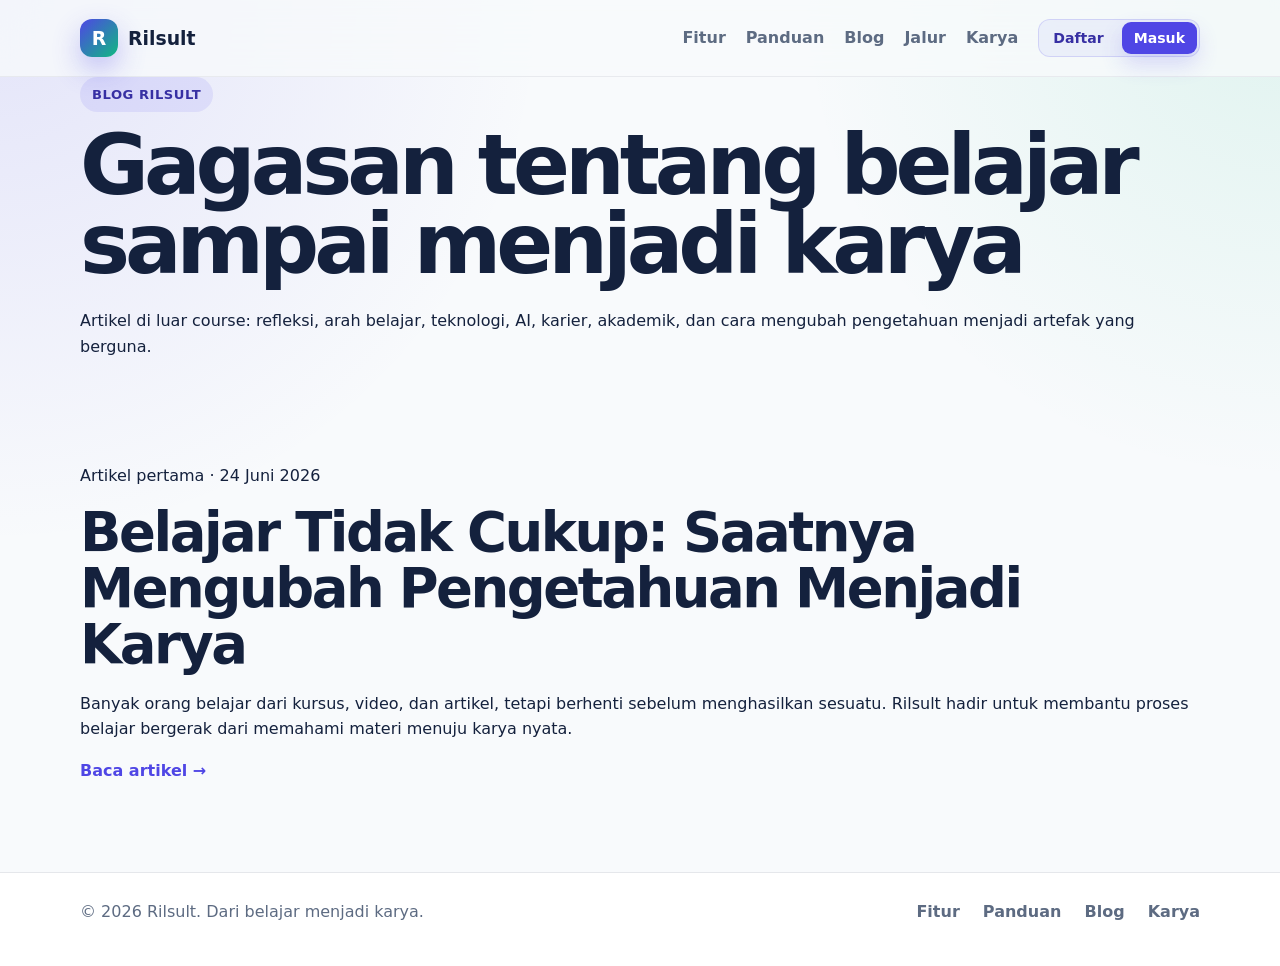
==== blog.html @ 52e5f874 "Add blog index page" ====
<!DOCTYPE html>
<html lang="id">
<head>
  <meta charset="UTF-8" />
  <meta name="viewport" content="width=device-width, initial-scale=1.0" />
  <title>Blog Rilsult — Gagasan tentang belajar sampai menjadi karya</title>
  <meta name="description" content="Blog Rilsult berisi gagasan, refleksi, dan panduan tentang belajar, teknologi, AI, karier, akademik, dan proses mengubah pengetahuan menjadi karya nyata." />
  <link rel="stylesheet" href="styles.css" />
</head>
<body>
  <header class="site-header">
    <nav class="nav container">
      <a href="index.html" class="brand" aria-label="Rilsult home">
        <span class="brand-mark">R</span>
        <span>Rilsult</span>
      </a>
      <button class="nav-toggle" aria-label="Buka menu" id="navToggle">☰</button>
      <div class="nav-links" id="navLinks">
        <a href="index.html#fitur">Fitur</a>
        <a href="index.html#panduan">Panduan</a>
        <a href="blog.html">Blog</a>
        <a href="index.html#paket">Jalur</a>
        <a href="index.html#artefak">Karya</a>
        <div class="auth-actions" aria-label="Aksi akun">
          <a href="index.html#mulai" class="auth-link auth-register">Daftar</a>
          <a href="index.html#mulai" class="auth-link auth-login">Masuk</a>
        </div>
      </div>
    </nav>
  </header>

  <main>
    <section class="blog-hero container">
      <p class="eyebrow">Blog Rilsult</p>
      <h1>Gagasan tentang belajar sampai menjadi karya</h1>
      <p>
        Artikel di luar course: refleksi, arah belajar, teknologi, AI, karier, akademik,
        dan cara mengubah pengetahuan menjadi artefak yang berguna.
      </p>
    </section>

    <section class="section container">
      <div class="blog-grid">
        <article class="blog-card featured-blog-card">
          <p class="blog-meta">Artikel pertama · 24 Juni 2026</p>
          <h2>Belajar Tidak Cukup: Saatnya Mengubah Pengetahuan Menjadi Karya</h2>
          <p>
            Banyak orang belajar dari kursus, video, dan artikel, tetapi berhenti sebelum
            menghasilkan sesuatu. Rilsult hadir untuk membantu proses belajar bergerak dari
            memahami materi menuju karya nyata.
          </p>
          <a class="guide-link" href="blog/belajar-tidak-cukup-mengubah-pengetahuan-menjadi-karya.html">Baca artikel →</a>
        </article>
      </div>
    </section>
  </main>

  <footer class="site-footer">
    <div class="container footer-inner">
      <p>© 2026 Rilsult. Dari belajar menjadi karya.</p>
      <div>
        <a href="index.html#fitur">Fitur</a>
        <a href="index.html#panduan">Panduan</a>
        <a href="blog.html">Blog</a>
        <a href="index.html#artefak">Karya</a>
      </div>
    </div>
  </footer>

  <script src="app.js"></script>
</body>
</html>
---- styles.css ----
:root {
  --bg: #f8fafc;
  --text: #14213d;
  --muted: #5d6b82;
  --card: #ffffff;
  --line: #e5e7eb;
  --primary: #4f46e5;
  --primary-dark: #3730a3;
  --accent: #10b981;
  --premium: #f59e0b;
  --dark: #0f172a;
  --shadow: 0 24px 70px rgba(15, 23, 42, 0.12);
  --radius: 28px;
}

* {
  box-sizing: border-box;
}

html {
  scroll-behavior: smooth;
}

body {
  margin: 0;
  font-family: Inter, ui-sans-serif, system-ui, -apple-system, BlinkMacSystemFont, "Segoe UI", sans-serif;
  color: var(--text);
  background:
    radial-gradient(circle at top left, rgba(79, 70, 229, 0.12), transparent 34rem),
    radial-gradient(circle at top right, rgba(16, 185, 129, 0.10), transparent 30rem),
    var(--bg);
  line-height: 1.6;
}

a {
  color: inherit;
  text-decoration: none;
}

.container {
  width: min(1120px, calc(100% - 40px));
  margin: 0 auto;
}

.site-header {
  position: sticky;
  top: 0;
  z-index: 20;
  backdrop-filter: blur(18px);
  background: rgba(248, 250, 252, 0.78);
  border-bottom: 1px solid rgba(229, 231, 235, 0.8);
}

.nav {
  height: 76px;
  display: flex;
  align-items: center;
  justify-content: space-between;
}

.brand {
  display: inline-flex;
  align-items: center;
  gap: 10px;
  font-weight: 850;
  font-size: 1.18rem;
}

.brand-mark {
  width: 38px;
  height: 38px;
  border-radius: 12px;
  display: grid;
  place-items: center;
  color: white;
  background: linear-gradient(135deg, var(--primary), var(--accent));
  box-shadow: 0 12px 28px rgba(79, 70, 229, 0.32);
}

.nav-links {
  display: flex;
  align-items: center;
  gap: 20px;
  color: var(--muted);
  font-weight: 650;
}

.nav-links a:hover {
  color: var(--primary);
}

.auth-actions {
  display: inline-flex;
  align-items: center;
  gap: 6px;
  padding: 2px;
  border: 1px solid rgba(79, 70, 229, 0.16);
  border-radius: 12px;
  background: rgba(79, 70, 229, 0.06);
}

.auth-link {
  display: inline-flex;
  align-items: center;
  justify-content: center;
  min-height: 32px;
  padding: 7px 12px;
  border-radius: 9px;
  font-size: 0.88rem;
  font-weight: 850;
  line-height: 1;
}

.auth-register {
  color: var(--primary-dark) !important;
}

.auth-register:hover {
  background: rgba(79, 70, 229, 0.08);
}

.auth-login {
  color: white !important;
  background: var(--primary);
  box-shadow: 0 10px 22px rgba(79, 70, 229, 0.20);
}

.auth-login:hover {
  background: var(--primary-dark);
}

.nav-toggle {
  display: none;
  border: 0;
  background: white;
  border-radius: 12px;
  padding: 9px 12px;
  font-size: 1.2rem;
}

.hero {
  min-height: calc(100vh - 76px);
  display: grid;
  grid-template-columns: 1.08fr 0.92fr;
  align-items: center;
  gap: 56px;
  padding: 64px 0 80px;
}

.eyebrow {
  display: inline-flex;
  width: fit-content;
  margin: 0 0 14px;
  padding: 7px 12px;
  border-radius: 999px;
  font-size: 0.82rem;
  font-weight: 800;
  letter-spacing: 0.04em;
  text-transform: uppercase;
  color: var(--primary-dark);
  background: rgba(79, 70, 229, 0.10);
}

h1, h2, h3, p {
  margin-top: 0;
}

h1 {
  font-size: clamp(2.6rem, 7vw, 5.25rem);
  line-height: 0.94;
  letter-spacing: -0.06em;
  margin-bottom: 24px;
}

h2 {
  font-size: clamp(2rem, 4.5vw, 3.4rem);
  line-height: 1.03;
  letter-spacing: -0.045em;
  margin-bottom: 18px;
}

h3 {
  font-size: 1.25rem;
  margin-bottom: 10px;
}

.hero-text,
.section-heading p,
.cta-card p,
.split-card p {
  color: var(--muted);
  font-size: 1.08rem;
}

.hero-actions {
  display: flex;
  gap: 14px;
  flex-wrap: wrap;
  margin: 30px 0 22px;
}

.btn {
  display: inline-flex;
  align-items: center;
  justify-content: center;
  min-height: 48px;
  padding: 13px 22px;
  border-radius: 999px;
  font-weight: 850;
  border: 1px solid transparent;
  cursor: pointer;
  transition: 0.2s ease;
}

.btn:hover {
  transform: translateY(-2px);
}

.btn-primary {
  background: var(--primary);
  color: white;
  box-shadow: 0 16px 34px rgba(79, 70, 229, 0.26);
}

.btn-primary:hover {
  background: var(--primary-dark);
}

.btn-secondary {
  background: white;
  border-color: var(--line);
  color: var(--text);
}

.full {
  width: 100%;
}

.trust-row {
  display: flex;
  flex-wrap: wrap;
  gap: 10px;
  color: var(--muted);
  font-weight: 650;
}

.hero-card {
  background: rgba(255, 255, 255, 0.82);
  border: 1px solid rgba(229, 231, 235, 0.9);
  border-radius: var(--radius);
  padding: 26px;
  box-shadow: var(--shadow);
  transform: rotate(1deg);
}

.card-top {
  display: flex;
  align-items: center;
  gap: 10px;
  color: var(--muted);
  font-weight: 800;
  margin-bottom: 18px;
}

.status-dot {
  width: 12px;
  height: 12px;
  border-radius: 999px;
  background: var(--accent);
  box-shadow: 0 0 0 8px rgba(16, 185, 129, 0.12);
}

.workspace-item {
  padding: 22px;
  border: 1px solid var(--line);
  border-radius: 22px;
  background: white;
  margin-bottom: 16px;
}

.workspace-item strong,
.workspace-item small {
  display: block;
}

.workspace-item small {
  color: var(--muted);
  margin-top: 6px;
}

.workspace-item.active {
  border-color: rgba(79, 70, 229, 0.35);
  background: rgba(79, 70, 229, 0.06);
}

.workspace-item.premium {
  border-color: rgba(245, 158, 11, 0.4);
  background: rgba(245, 158, 11, 0.08);
}

.section {
  padding: 88px 0;
}

.section-heading {
  max-width: 760px;
  margin: 0 auto 38px;
  text-align: center;
}

.guide-section {
  background:
    linear-gradient(180deg, rgba(255, 255, 255, 0.68), rgba(248, 250, 252, 0.95)),
    radial-gradient(circle at center left, rgba(16, 185, 129, 0.11), transparent 26rem);
  border-top: 1px solid rgba(229, 231, 235, 0.8);
  border-bottom: 1px solid rgba(229, 231, 235, 0.8);
}

.guide-grid {
  display: grid;
  grid-template-columns: repeat(3, minmax(0, 1fr));
  gap: 20px;
}

.guide-card {
  position: relative;
  padding: 28px;
  overflow: hidden;
}

.guide-card::after {
  content: "";
  position: absolute;
  inset: auto -40px -54px auto;
  width: 130px;
  height: 130px;
  border-radius: 999px;
  background: rgba(79, 70, 229, 0.08);
}

.featured-guide {
  border-color: rgba(16, 185, 129, 0.38) !important;
  background: linear-gradient(180deg, rgba(16, 185, 129, 0.09), white) !important;
}

.guide-tag {
  display: inline-flex;
  margin-bottom: 16px;
  padding: 7px 12px;
  border-radius: 999px;
  color: #065f46;
  background: rgba(16, 185, 129, 0.12);
  font-size: 0.82rem;
  font-weight: 900;
}

.guide-steps {
  display: grid;
  gap: 8px;
  margin: 20px 0;
  color: var(--muted);
  font-size: 0.94rem;
  font-weight: 700;
}

.guide-steps span {
  padding: 10px 12px;
  border: 1px solid var(--line);
  border-radius: 14px;
  background: rgba(248, 250, 252, 0.88);
}

.guide-link {
  position: relative;
  z-index: 1;
  color: var(--primary);
  font-weight: 900;
}

.guide-link:hover {
  color: var(--primary-dark);
}

.feature-grid,
.artifact-grid {
  display: grid;
  grid-template-columns: repeat(4, 1fr);
  gap: 18px;
}

.feature-card,
.artifact-grid article,
.guide-card,
.price-card,
.split-card,
.cta-card {
  background: var(--card);
  border: 1px solid var(--line);
  border-radius: var(--radius);
  box-shadow: 0 16px 42px rgba(15, 23, 42, 0.06);
}

.feature-card,
.artifact-grid article {
  padding: 24px;
}

.feature-card p,
.artifact-grid p,
.guide-card p,
.price-card p,
.price-card li {
  color: var(--muted);
}

.icon {
  font-size: 2rem;
  display: inline-block;
  margin-bottom: 12px;
}

.premium-border {
  border-color: rgba(245, 158, 11, 0.45);
  background: linear-gradient(180deg, rgba(245, 158, 11, 0.10), white);
}

.pricing-section {
  background: var(--dark);
  color: white;
}

.section-heading.light p {
  color: rgba(255, 255, 255, 0.70);
}

.section-heading.light .eyebrow {
  color: #c7d2fe;
  background: rgba(255, 255, 255, 0.10);
}

.pricing-grid {
  display: grid;
  grid-template-columns: repeat(2, minmax(0, 1fr));
  gap: 22px;
  align-items: stretch;
}

.price-card {
  position: relative;
  padding: 30px;
  color: var(--text);
}

.price-card.featured {
  border: 2px solid var(--premium);
  transform: translateY(-10px);
}

.badge {
  position: absolute;
  right: 24px;
  top: 24px;
  padding: 7px 11px;
  border-radius: 999px;
  color: #78350f;
  background: #fef3c7;
  font-size: 0.82rem;
  font-weight: 900;
}

.plan-label {
  font-weight: 900;
  color: var(--primary) !important;
  text-transform: uppercase;
  letter-spacing: 0.06em;
  margin-bottom: 8px;
}

.price {
  color: var(--text) !important;
  font-size: 2.45rem;
  line-height: 1;
  font-weight: 900;
  letter-spacing: -0.04em;
  margin-bottom: 12px;
}

.price span {
  color: var(--muted);
  font-size: 1rem;
}

.price-card ul {
  list-style: none;
  padding: 0;
  margin: 24px 0;
}

.price-card li {
  margin-bottom: 12px;
}

.price-card li.disabled {
  opacity: 0.55;
}

.split-card {
  padding: 36px;
  display: grid;
  grid-template-columns: 1fr 0.8fr;
  gap: 28px;
  align-items: center;
}

.mini-table {
  display: grid;
  gap: 12px;
}

.mini-table div {
  display: flex;
  align-items: center;
  justify-content: space-between;
  gap: 16px;
  padding: 16px;
  border-radius: 18px;
  background: #f8fafc;
  border: 1px solid var(--line);
}

.mini-table span {
  color: var(--muted);
}

.mini-table .highlight {
  background: rgba(79, 70, 229, 0.08);
  border-color: rgba(79, 70, 229, 0.28);
}

.cta-section {
  padding: 70px 0 96px;
}

.cta-card {
  text-align: center;
  padding: 48px;
  background:
    radial-gradient(circle at top left, rgba(79, 70, 229, 0.12), transparent 22rem),
    white;
}

.waitlist-form {
  max-width: 560px;
  margin: 26px auto 12px;
  display: grid;
  grid-template-columns: 1fr auto;
  gap: 10px;
}

.waitlist-form input {
  min-height: 52px;
  padding: 0 18px;
  border: 1px solid var(--line);
  border-radius: 999px;
  font: inherit;
  outline: none;
}

.waitlist-form input:focus {
  border-color: rgba(79, 70, 229, 0.55);
  box-shadow: 0 0 0 5px rgba(79, 70, 229, 0.10);
}

.form-note {
  font-size: 0.92rem !important;
}

.site-footer {
  border-top: 1px solid var(--line);
  padding: 26px 0;
  background: white;
}

.footer-inner {
  display: flex;
  justify-content: space-between;
  gap: 20px;
  color: var(--muted);
}

.footer-inner a {
  margin-left: 18px;
  font-weight: 700;
}

@media (max-width: 860px) {
  .nav-toggle {
    display: inline-flex;
  }

  .nav-links {
    position: absolute;
    top: 76px;
    left: 20px;
    right: 20px;
    display: none;
    flex-direction: column;
    align-items: stretch;
    gap: 0;
    padding: 14px;
    border: 1px solid var(--line);
    border-radius: 22px;
    background: white;
    box-shadow: var(--shadow);
  }

  .nav-links.open {
    display: flex;
  }

  .nav-links a {
    padding: 12px;
  }

  .auth-actions {
    width: 100%;
    margin-top: 10px;
    padding: 4px;
    border-radius: 14px;
  }

  .auth-link {
    flex: 1;
    min-height: 36px;
  }

  .hero,
  .guide-grid,
  .pricing-grid,
  .split-card {
    grid-template-columns: 1fr;
  }

  .feature-grid,
  .artifact-grid {
    grid-template-columns: repeat(2, 1fr);
  }

  .hero {
    min-height: auto;
    padding-top: 42px;
  }

  .hero-card,
  .price-card.featured {
    transform: none;
  }

  .waitlist-form {
    grid-template-columns: 1fr;
  }

  .footer-inner {
    flex-direction: column;
  }

  .footer-inner a {
    margin: 0 18px 0 0;
  }
}

@media (max-width: 560px) {
  .container {
    width: min(100% - 28px, 1120px);
  }

  h1 {
    font-size: 2.65rem;
  }

  .feature-grid,
  .artifact-grid {
    grid-template-columns: 1fr;
  }

  .cta-card,
  .split-card,
  .guide-card,
  .price-card {
    padding: 24px;
  }
}
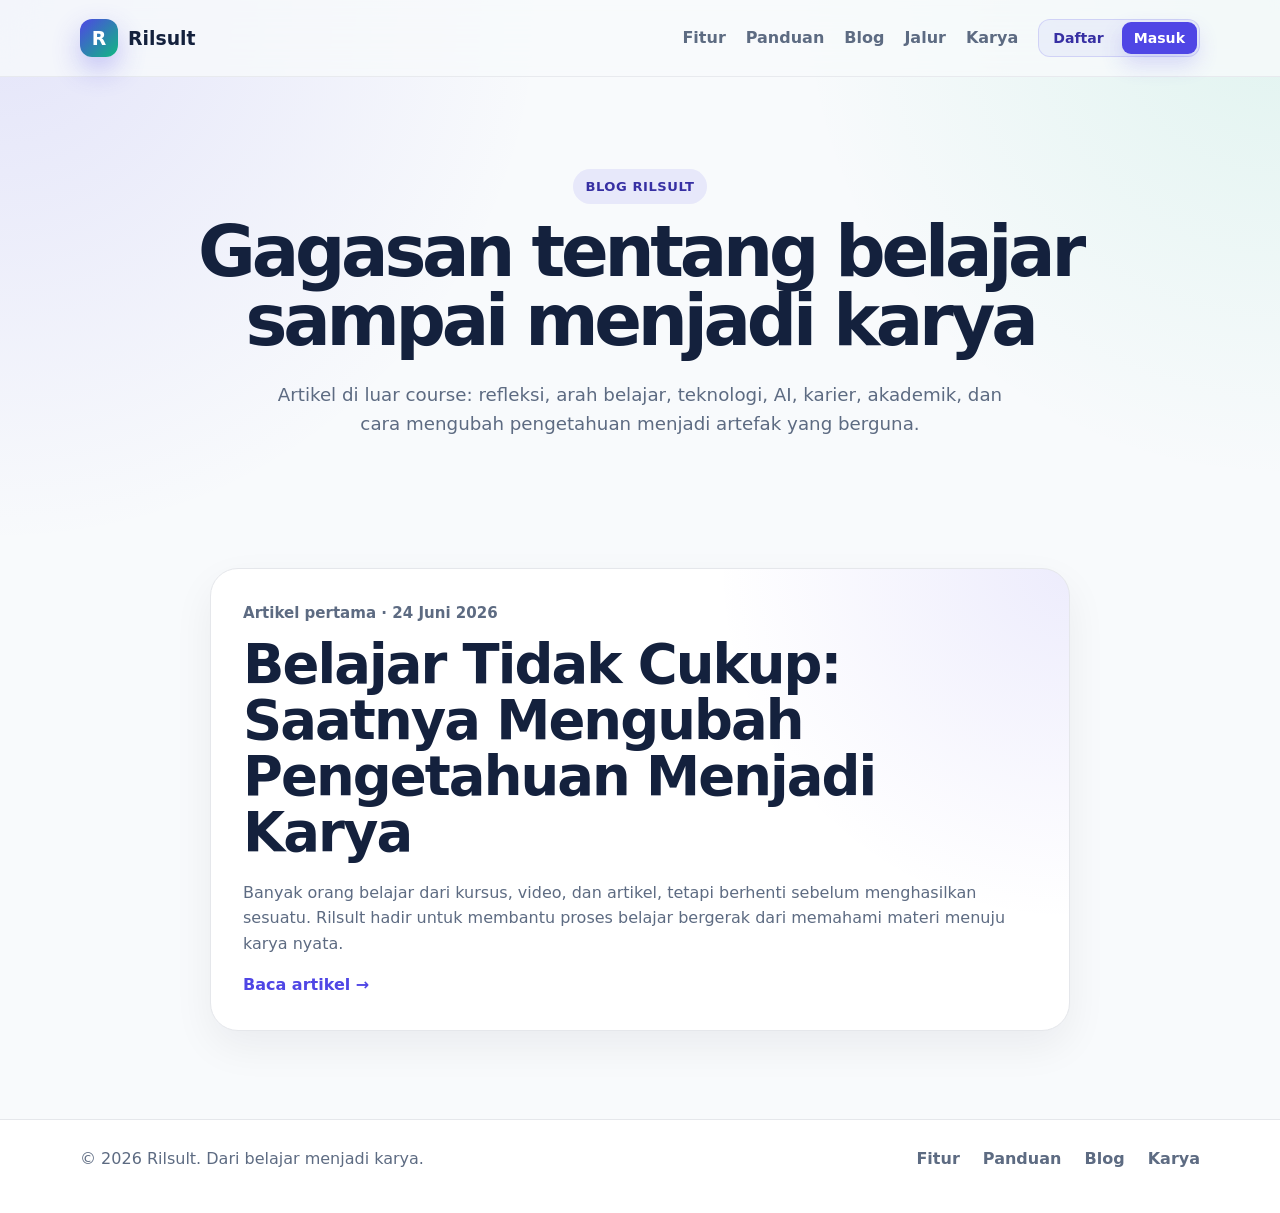
==== commit f276fccb: "Load blog styles on blog index" ====
--- a/blog.html
+++ b/blog.html
@@ -6,6 +6,7 @@
   <title>Blog Rilsult — Gagasan tentang belajar sampai menjadi karya</title>
   <meta name="description" content="Blog Rilsult berisi gagasan, refleksi, dan panduan tentang belajar, teknologi, AI, karier, akademik, dan proses mengubah pengetahuan menjadi karya nyata." />
   <link rel="stylesheet" href="styles.css" />
+  <link rel="stylesheet" href="blog.css" />
 </head>
 <body>
   <header class="site-header">
--- a/blog.css
+++ b/blog.css
@@ -0,0 +1,147 @@
+.blog-hero {
+  max-width: 900px;
+  padding: 92px 0 42px;
+  text-align: center;
+}
+
+.blog-hero h1 {
+  font-size: clamp(2.4rem, 5.5vw, 4.8rem);
+  line-height: 0.98;
+}
+
+.blog-hero p:not(.eyebrow) {
+  color: var(--muted);
+  font-size: 1.14rem;
+  max-width: 760px;
+  margin: 0 auto;
+}
+
+.blog-grid {
+  display: grid;
+  grid-template-columns: minmax(0, 1fr);
+  gap: 22px;
+}
+
+.blog-card {
+  background: var(--card);
+  border: 1px solid var(--line);
+  border-radius: var(--radius);
+  box-shadow: 0 16px 42px rgba(15, 23, 42, 0.06);
+  padding: 32px;
+}
+
+.home-blog-card {
+  max-width: 820px;
+  margin: 0 auto;
+}
+
+.featured-blog-card {
+  max-width: 860px;
+  margin: 0 auto;
+  background:
+    radial-gradient(circle at top right, rgba(79, 70, 229, 0.10), transparent 22rem),
+    white;
+}
+
+.blog-meta,
+.article-meta {
+  color: var(--muted);
+  font-size: 0.94rem;
+  font-weight: 750;
+  margin-bottom: 12px;
+}
+
+.blog-card h2,
+.blog-card h3 {
+  letter-spacing: -0.035em;
+}
+
+.blog-card p {
+  color: var(--muted);
+}
+
+.article-layout {
+  max-width: 860px;
+  padding: 74px 0 92px;
+}
+
+.back-link {
+  display: inline-flex;
+  margin-bottom: 30px;
+  color: var(--primary);
+  font-weight: 850;
+}
+
+.article-header {
+  padding-bottom: 30px;
+  border-bottom: 1px solid var(--line);
+}
+
+.article-header h1 {
+  font-size: clamp(2.2rem, 5vw, 4.4rem);
+  line-height: 1;
+}
+
+.article-lead {
+  color: var(--muted);
+  font-size: 1.22rem;
+  line-height: 1.75;
+}
+
+.article-body {
+  padding-top: 34px;
+}
+
+.article-body p,
+.article-body li {
+  color: #334155;
+  font-size: 1.08rem;
+  line-height: 1.85;
+}
+
+.article-body h2 {
+  margin-top: 42px;
+  font-size: clamp(1.7rem, 3vw, 2.35rem);
+}
+
+.article-body ul {
+  padding-left: 1.3rem;
+}
+
+.article-body blockquote {
+  margin: 28px 0;
+  padding: 22px 24px;
+  border-left: 5px solid var(--primary);
+  border-radius: 18px;
+  color: var(--text);
+  background: rgba(79, 70, 229, 0.07);
+  font-size: 1.18rem;
+  font-weight: 850;
+}
+
+.article-footer-card {
+  margin-top: 54px;
+  padding: 32px;
+  border: 1px solid rgba(79, 70, 229, 0.20);
+  border-radius: var(--radius);
+  background:
+    radial-gradient(circle at top left, rgba(16, 185, 129, 0.13), transparent 20rem),
+    white;
+  box-shadow: 0 16px 42px rgba(15, 23, 42, 0.06);
+}
+
+.article-footer-card p {
+  color: var(--muted);
+}
+
+@media (max-width: 860px) {
+  .blog-hero,
+  .article-layout {
+    padding-top: 48px;
+  }
+
+  .blog-card,
+  .article-footer-card {
+    padding: 24px;
+  }
+}
